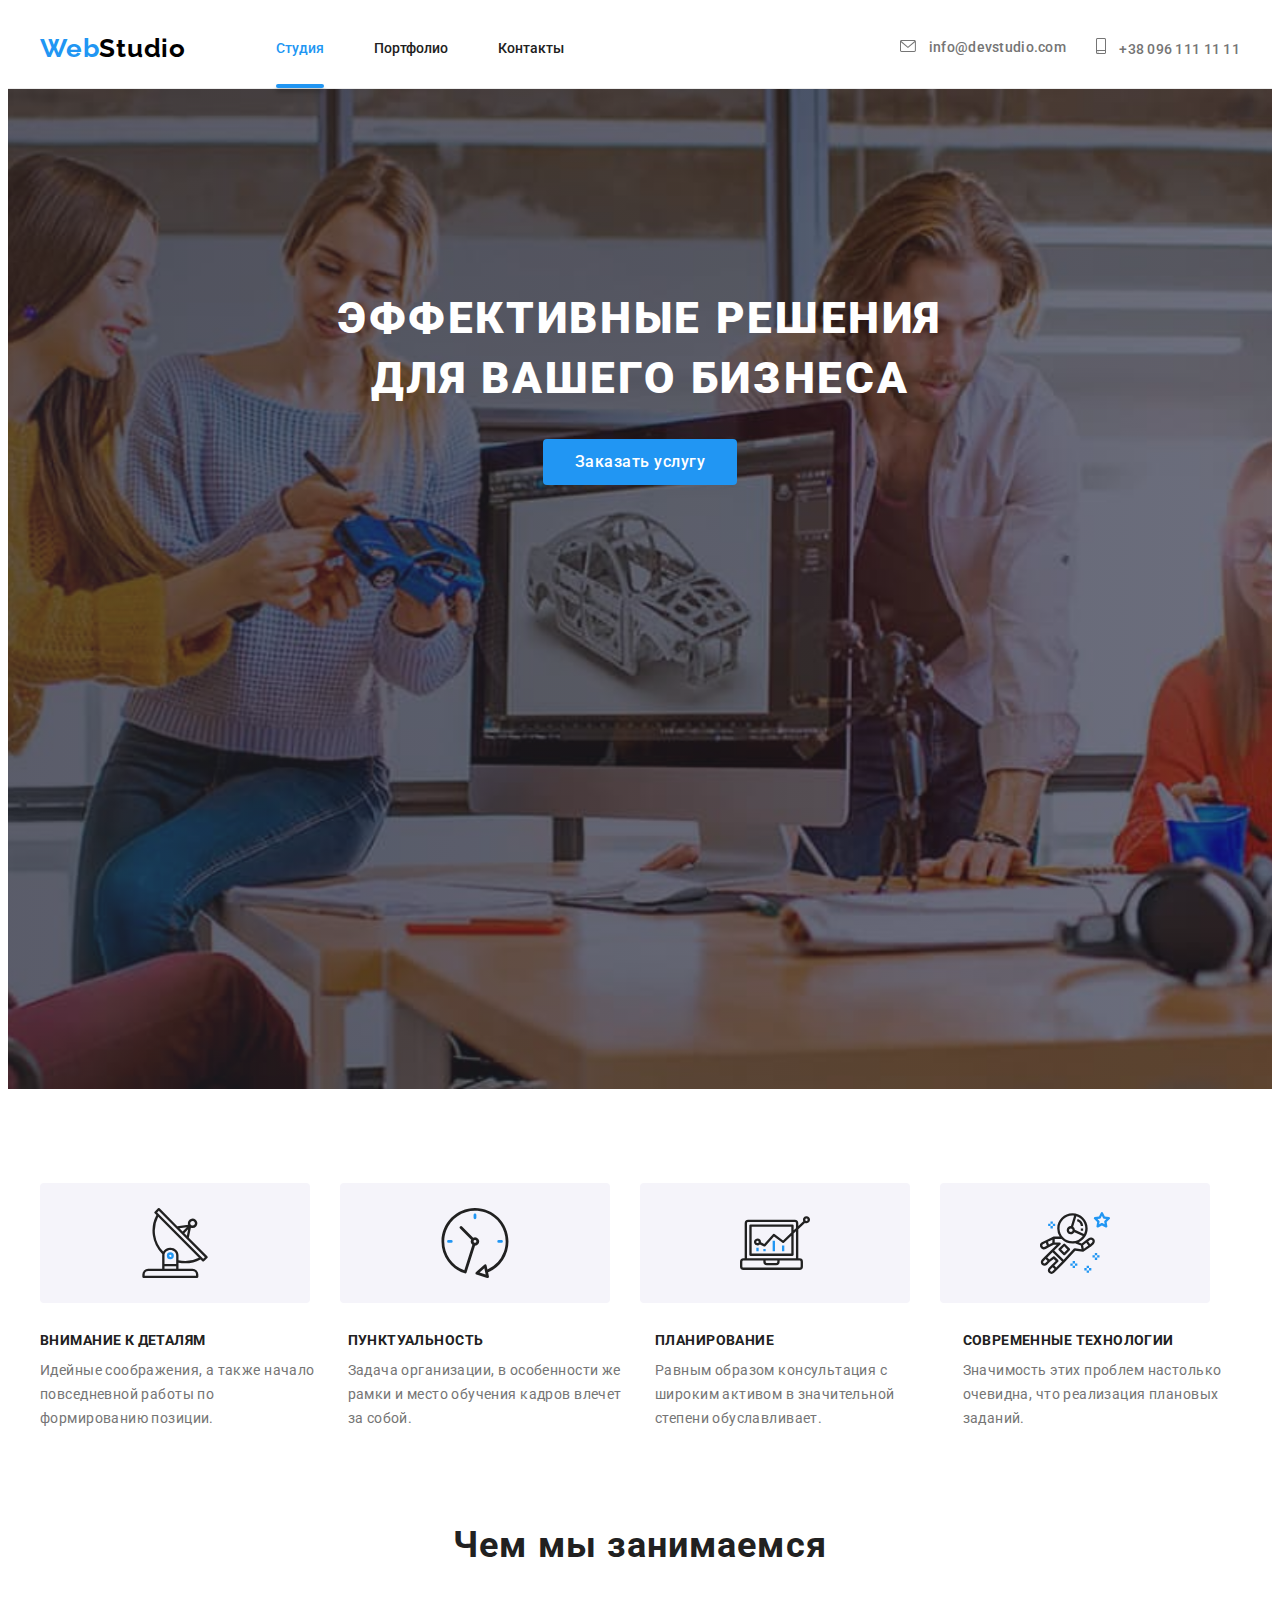
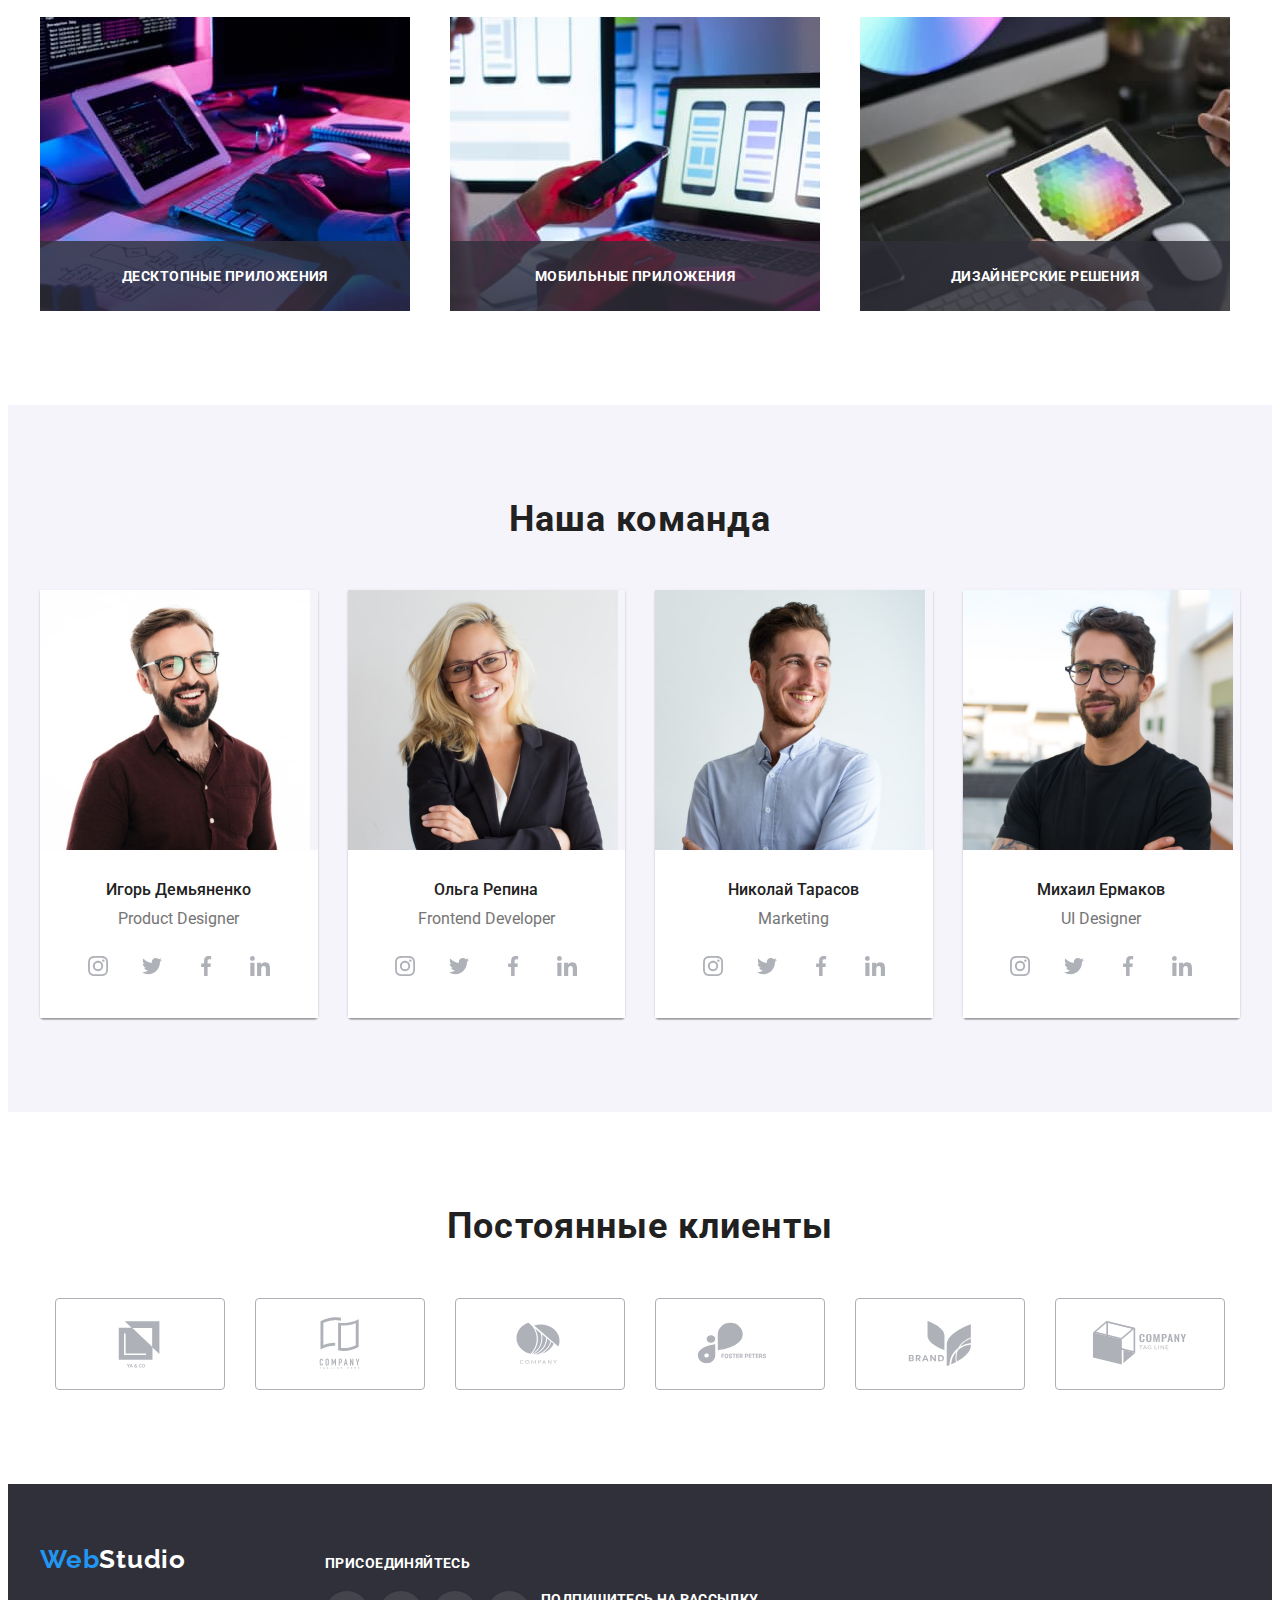
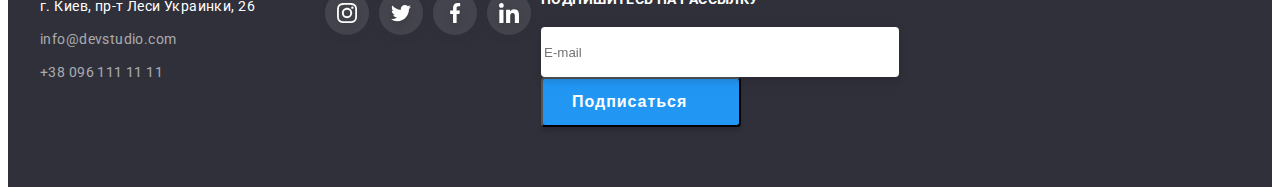
==== index.html @ 92e532cf "hw6" ====
<!DOCTYPE html>
<html lang="en">

<head>
    <meta charset="UTF-8">
    <meta http-equiv="X-UA-Compatible" content="IE=edge">
    <meta name="viewport" content="width=device-width, initial-scale=1.0">
    <title> Home work 1</title>
    <link rel="preconnect" href="https://fonts.googleapis.com">
    <link rel="preconnect" href="https://fonts.gstatic.com" crossorigin>
    <link
        href="https://fonts.googleapis.com/css2?family=Raleway:wght@700&family=Roboto:wght@400;500;700;900&display=swap"
        rel="stylesheet">
    <link rel="stylesheet" href="https://cdnjs.cloudflare.com/ajax/libs/modern-normalize/1.0.0/modern-normalize.min.css"
        integrity="sha512-ISS7cAi1PEhQ8jnbJpJZMd29NlhNj4AWYyLOSp2CE/CsHxTCu+r+t0D2yoJudVrd0/8fTVPUVDzY5Tvli75u/g=="
        crossorigin="anonymous" referrerpolicy="no-referrer" />
    <link rel="stylesheet" href="./css/styles.css">
</head>

<body>
    <header>
        <div class="container main-nav">
            <nav class="site-nav">
                <a class="logo item" href=""><span class="logo-web">Web</span>Studio</a>

                <ul class="site-nav list">
                    <li class="item">
                        <a href="./index.html" class="link current">Студия</a>
                    </li>
                    <li class="item">
                        <a href="./portfolio.html" class="link">Портфолио</a>
                    </li>
                    <li class="item">
                        <a href="" class="link">Контакты</a>
                    </li>
                </ul>
            </nav>

            <ul class="contacts">
                <li class="item">
                    <a class="contacts-mail" href="info@devstudio.com">
                        <svg class="icon-contacts" width="16" height="12">
                            <use href="./images/icons.svg#envelope"></use>
                        </svg>
                        info@devstudio.com
                    </a>
                </li>

                <li class="item">
                    <a class="contacts-phone" href="+380961111111">
                        <svg class="icon-contacts" width="10" height="16">
                            <use href="./images/icons.svg#smartphone"></use>
                        </svg> +38 096 111 11 11
                    </a>
                </li>
            </ul>
        </div>
    </header>

    <main>
        <section class="business-decision overlay">
            <div class="container">
                <h1 class="decision"> Эффективные решения <br> для вашего бизнеса </h1>
                <button class="button" type="button" data-modal-open>Заказать услугу</button>
            </div>

        </section>




        <section class="section">
            <!-- подразумеваем название секции преимущества-->
            <div class="container">
                <ul class="icon">
                    <li class="icon-item">
                        <svg class="icon-antenna" width="70" height="70">
                            <use href="./images/icons.svg#antenna"></use>
                        </svg>
                    </li>

                    <li class="icon-item">
                        <svg class="icon-antenna" width="70" height="70">
                            <use href="./images/icons.svg#clock"></use>
                        </svg>
                    </li>

                    <li class="icon-item">
                        <svg class="icon-antenna" width="70" height="70">
                            <use href="./images/icons.svg#diagram"></use>
                        </svg>
                    </li>

                    <li class="icon-item">
                        <svg class="icon-antenna" width="70" height="70">
                            <use href="./images/icons.svg#astronaut"></use>
                        </svg>
                    </li>
                </ul>

                <ul class="title">
                    <li class="item">
                        <h3 class="section-title">Внимание к деталям</h3>
                        <p class="section-title-descr">Идейные соображения, а также начало повседневной работы по
                            формированию позиции.</p>
                    </li>
                    <li class="item">
                        <h3 class="section-title">Пунктуальность</h3>
                        <p class="section-title-descr">Задача организации, в особенности же рамки и место обучения
                            кадров влечет за собой.</p>
                    </li>
                    <li class="item">
                        <h3 class="section-title">Планирование</h3>
                        <p class="section-title-descr">Равным образом консультация с широким активом в значительной
                            степени обуславливает.</p>
                    </li>
                    <li class="item">
                        <h3 class="section-title">Современные технологии</h3>
                        <p class="section-title-descr">Значимость этих проблем настолько очевидна, что реализация
                            плановых заданий.</p>
                    </li>
                </ul>
            </div>
        </section>


        <section class="section work">
            <div class="container">
                <h2 class="main-section-title">Чем мы занимаемся</h2>
                <ul class="main-section-title-img">
                    <li class="item">
                        <div class="work-thumb">
                            <img src="./images/box-1.jpg" alt="разработка" width="370">
                            <div class="work-text-pstn">
                                <p class="work-text">Десктопные приложения</p>
                            </div>
                        </div>
                    </li>

                    <li class="item">
                        <div class="work-thumb">
                            <img src="./images/box-2.jpg" alt="адаптация" width="370">
                            <div class="work-text-pstn">
                                <p class="work-text"> Мобильные приложения</p>
                            </div>
                        </div>
                    </li>

                    <li class="item">
                        <div class="work-thumb">
                            <img src="./images/box-3.jpg" alt="дизайн" width="370">
                        </div>
                        <div class="work-text-pstn">
                            <p class="work-text"> Дизайнерские решения</p>
                        </div>
                    </li>
                </ul>
            </div>
        </section>


        <section class="section main-team">
            <div class="container">
                <h2 class="main-section-title">Наша команда</h2>
                <ul class="main-team-list">
                    <li class="item">
                        <img src="./images/pd.jpg" alt="член команды" width="270">
                        <div class="main-team-list-title">
                            <h3 class="team-title">Игорь Демьяненко</h3>
                            <p lang="en" class="team-profession">Product Designer</p>

                            <ul class="main-team-icon">
                                <li>
                                    <a href="" class="icon-link-team">
                                        <svg class="icon-link" width="20" height="20">
                                            <use href="./images/icons.svg#instagram"></use>
                                        </svg>
                                    </a>
                                </li>
                                <li>
                                    <a href="" class="icon-link-team">
                                        <svg class="icon-link" width="20" height="20">
                                            <use href="./images/icons.svg#twitter"></use>
                                        </svg>
                                    </a>
                                </li>
                                <li>
                                    <a href="" class="icon-link-team">
                                        <svg class="icon-link" width="20" height="20">
                                            <use href="./images/icons.svg#facebook"></use>
                                        </svg>
                                    </a>
                                </li>
                                <li>
                                    <a href="" class="icon-link-team">
                                        <svg class="icon-link" width="20" height="20">
                                            <use href="./images/icons.svg#linkedin"></use>
                                        </svg>
                                    </a>
                                </li>
                            </ul>
                        </div>
                    </li>

                    <li class="item">
                        <img src="./images/fd.jpg" alt="член команды" width="270">
                        <div class="main-team-list-title">
                            <h3 class="team-title">Ольга Репина</h3>
                            <p lang="en" class="team-profession">Frontend Developer</p>

                            <ul class="main-team-icon">
                                <li>
                                    <a href="" class="icon-link-team">
                                        <svg class="icon-link" width="20" height="20">
                                            <use href="./images/icons.svg#instagram"></use>
                                        </svg>
                                    </a>
                                </li>
                                <li>
                                    <a href="" class="icon-link-team">
                                        <svg class="icon-link" width="20" height="20">
                                            <use href="./images/icons.svg#twitter"></use>
                                        </svg>
                                    </a>
                                </li>
                                <li>
                                    <a href="" class="icon-link-team">
                                        <svg class="icon-link" width="20" height="20">
                                            <use href="./images/icons.svg#facebook"></use>
                                        </svg>
                                    </a>
                                </li>
                                <li>
                                    <a href="" class="icon-link-team">
                                        <svg class="icon-link" width="20" height="20">
                                            <use href="./images/icons.svg#linkedin"></use>
                                        </svg>
                                    </a>
                                </li>
                            </ul>
                        </div>
                    </li>

                    <li class="item">
                        <img src="./images/market-m.jpg" alt="член команды" width="270">
                        <div class="main-team-list-title">
                            <h3 class="team-title">Николай Тарасов</h3>
                            <p lang="en" class="team-profession">Marketing</p>

                            <ul class="main-team-icon">
                                <li>
                                    <a href="" class="icon-link-team">
                                        <svg class="icon-link" width="20" height="20">
                                            <use href="./images/icons.svg#instagram"></use>
                                        </svg>
                                    </a>
                                </li>
                                <li>
                                    <a href="" class="icon-link-team">
                                        <svg class="icon-link" width="20" height="20">
                                            <use href="./images/icons.svg#twitter"></use>
                                        </svg>
                                    </a>
                                </li>
                                <li>
                                    <a href="" class="icon-link-team">
                                        <svg class="icon-link" width="20" height="20">
                                            <use href="./images/icons.svg#facebook"></use>
                                        </svg>
                                    </a>
                                </li>
                                <li>
                                    <a href="" class="icon-link-team">
                                        <svg class="icon-link" width="20" height="20">
                                            <use href="./images/icons.svg#linkedin"></use>
                                        </svg>
                                    </a>
                                </li>
                            </ul>
                        </div>
                    </li>

                    <li class="item">
                        <img src="./images/ui-des.jpg" alt="член команды" width="270">
                        <div class="main-team-list-title">
                            <h3 class="team-title">Михаил Ермаков</h3>
                            <p lang="en" class="team-profession">UI Designer</p>

                            <ul class="main-team-icon">
                                <li>
                                    <a href="" class="icon-link-team">
                                        <svg class="icon-link" width="20" height="20">
                                            <use href="./images/icons.svg#instagram"></use>
                                        </svg>
                                    </a>
                                </li>
                                <li>
                                    <a href="" class="icon-link-team">
                                        <svg class="icon-link" width="20" height="20">
                                            <use href="./images/icons.svg#twitter"></use>
                                        </svg>
                                    </a>
                                </li>
                                <li>
                                    <a href="" class="icon-link-team">
                                        <svg class="icon-link" width="20" height="20">
                                            <use href="./images/icons.svg#facebook"></use>
                                        </svg>
                                    </a>
                                </li>
                                <li>
                                    <a href="" class="icon-link-team">
                                        <svg class="icon-link" width="20" height="20">
                                            <use href="./images/icons.svg#linkedin"></use>
                                        </svg>
                                    </a>
                                </li>
                            </ul>
                        </div>
                    </li>
                </ul>
            </div>
        </section>





        <section class="section clients">
            <div class="container">
                <h2 class="main-section-title">Постоянные клиенты</h2>
                <ul class="clients-logo">
                    <li class="clients-icon">
                        <a href="" class="button-icon">
                            <svg class="svg-icon">
                                <use href="./images/icons.svg#logo-1"></use>
                            </svg>
                        </a>
                    </li>

                    <li>
                        <a href="" class="button-icon">
                            <svg class="svg-icon">
                                <use href="./images/icons.svg#logo-2"></use>
                            </svg>
                        </a>
                    </li>

                    <li>
                        <a href="" class="button-icon">
                            <svg class="svg-icon">
                                <use href="./images/icons.svg#logo-3"></use>
                            </svg>
                        </a>
                    </li>

                    <li>
                        <a href="" class="button-icon">
                            <svg class="svg-icon">
                                <use href="./images/icons.svg#logo-4"></use>
                            </svg>
                        </a>
                    </li>

                    <li>
                        <a href="" class="button-icon">
                            <svg class="svg-icon">
                                <use href="./images/icons.svg#logo-5"></use>
                            </svg>
                        </a>
                    </li>

                    <li>
                        <a href="" class="button-icon">
                            <svg class="svg-icon">
                                <use href="./images/icons.svg#logo-6"></use>
                            </svg>
                        </a>
                    </li>
                </ul>
            </div>
        </section>
    </main>

    <footer class="footer">
        <div class="container">
            <address>
                <a class="logo-footer" href=""><span class="logo-web">Web</span>Studio</a>
                <ul class="address">
                    <li class="item"><a class="footer-address" href="">г. Киев, пр-т Леси Украинки, 26</a> </li>
                    <li class="item"><a class="footer-mail" href="info@devstudio.com">info@devstudio.com</a></li>
                    <li><a class="footer-phone" href="+380961111111">+38 096 111 11 11</a></li>
                </ul>
            </address>

            <div class="join">
                <h2 class="footer-join-title"> Присоединяйтесь</h2>
                <ul class="main-team-icon footer">
                    <li>
                        <a href="" class="icon-link-team-footer">
                            <svg class="icon-link-footer" width="20" height="20">
                                <use href="./images/icons.svg#instagram"></use>
                            </svg>
                        </a>
                    </li>
                    <li>
                        <a href="" class="icon-link-team-footer">
                            <svg class="icon-link-footer" width="20" height="20">
                                <use href="./images/icons.svg#twitter"></use>
                            </svg>
                        </a>
                    </li>
                    <li>
                        <a href="" class="icon-link-team-footer">
                            <svg class="icon-link-footer" width="20" height="20">
                                <use href="./images/icons.svg#facebook"></use>
                            </svg>
                        </a>
                    </li>
                    <li>
                        <a href="" class="icon-link-team-footer">
                            <svg class="icon-link-footer" width="20" height="20">
                                <use href="./images/icons.svg#linkedin"></use>
                            </svg>
                        </a>
                    </li>

                    <div class="footer-form">
                        <h2 class="footer-join-title">Подпишитесь на рассылку</h2>
                        <form class="footer-cont" id="" action="">
                            <input type="email" name="email" placeholder="E-mail" class="footer-input">
                            <button class="form-btn" type="submit">Подписаться</button>


                        </form>
                    </div>
                </ul>



            </div>
        </div>
    </footer>


    <!-- modal -->

    <div class="backdrop is-hidden" data-modal>
        <div class="modal">
            <button class="close-btn" type="button" data-modal-close>
                <svg width="11" height="11">
                    <use href="./images/icons.svg#modal-close-btn"></use>
                </svg>
            </button>



            <form class="form">
                <h2 class="form-title">Оставьте свои данные, мы вам перезвоним</h2>
                <div class="form-field">
                    <label for="name" class="form-label">Имя</label>
                    <input type="text" name="name" id="name" class="form-input">
                    <svg class="form-icon" width="18" height="18">
                        <use href="./images/icons.svg#person-black"></use>
                    </svg>
                </div>

                <div class="form-field">
                    <label for="tel">Телефон</label>
                    <input type="tel" name="tel" id="tel">
                </div>

                <div class="form-field">
                    <label for="email">Почта</label>
                    <input type="email" name="email" id="email">
                </div>

                <div class="form-field">
                    <label for="comments">Комментарий</label>
                    <textarea name="comments" id="comments" placeholder="Введите текст" rows="10"
                        class="comments-form"></textarea>
                </div>

                <div class="form-field">
                    <input type="checkbox" name="checkbox" id="checkbox">
                    <label for="checkbox">Соглашаюсь с рассылкой и принимаю Условия договора</label>
                </div>

                <button type="submit" class="modal-form-btn">Отправить</button>
            </form>

        </div>
    </div>

    <script src="./js/modal.js"></script>





</body>

</html>
---- css/styles.css ----
:root {
  --primary-text-color: #757575;
  --title-text-color: #212121;
  --accent-text-color: #2196f3;
  --background-color: #ffffff;
  --second-background-color: #f5f4fa;
  --bcg-color-footer: #2f303a;

  --button-text-color: #ffffff;
  --button-text-secondary-color: #212121;
  --button-bcg-color: #2196f3;
  --button-secondary-bcg-color: #f5f4fa;

  --card-set-gap: 30px;

  --animation-timing: cubic-bezier(0.4, 0, 0.2, 1);
}

body {
  font-family: Roboto, sans-serif;
  font-style: normal;
  font-size: 14px;
  background-color: #ffffff;
  color: var(--primary-text-color);
}

header {
  border-bottom: 1px solid #ececec;
}

ul {
  list-style: none;
}

h1,
h2,
h3,
h4,
h5,
h6,
p,
ul {
  margin: 0;
  padding: 0;
}

img {
  display: block;
  max-width: 100%;
  height: auto;
}

.container {
  width: 1200px;
  margin-left: auto;
  margin-right: auto;
  padding-left: 15px;
  padding-right: 15px;
}

/* main color: #212121;
second color: #757575;
accent color: #2196F3;
white : #FFFFFF;*/
/* second background color : E5E5E */
/* buttom color background: F5F4FA; */

/* Header */

/* Site nav */

.main-nav {
  display: flex;
  align-items: center;
}

.site-nav {
  display: flex;
  align-items: center;
}

.logo {
  display: flex;
  font-family: Raleway;
  font-style: normal;
  font-weight: bold;
  font-size: 26px;
  line-height: 1.19;
  letter-spacing: 0.03em;
  color: #000000;
  text-decoration: none;
}

.logo-web {
  color: var(--accent-text-color);
  text-decoration: none;
}

.site-nav.list {
  margin-left: 90px;
}

.site-nav .link {
  display: block;
  padding-top: 32px;
  padding-bottom: 32px;
  font-weight: 500;
  color: var(--title-text-color);
  text-decoration: none;
  transition: color 250ms var(--animation-timing);
}

.item {
  position: relative;
}

.link::after,
.link::after {
  content: ' ';
  display: block;
  position: absolute;
  left: 0;
  bottom: 0;
  width: 100%;
  height: 4px;
  border-radius: 2px;
  background-color: var(--accent-text-color);
  box-shadow: 0px 4px 4px rgba(0, 0, 0, 0.25);
  opacity: 0;
  transition: opacity 250ms var(--animation-timing);
}

.link:focus::after,
.link:hover::after {
  opacity: 1;
}

/* .site-nav .item:not(:last-child){
  margin-right: 50px;
  or 
  .site-nav .item + .item{
  margin-left: 50px;
}
} */

.site-nav .item + .item {
  margin-left: 50px;
}

.site-nav .link:hover,
.site-nav .link:focus {
  color: var(--accent-text-color);
}

.site-nav .link.current {
  color: var(--accent-text-color);
}

.site-nav .link.current::after {
  content: ' ';
  display: block;
  position: absolute;
  left: 0;
  bottom: 0;
  width: 100%;
  height: 4px;
  border-radius: 2px;
  background-color: var(--accent-text-color);
  box-shadow: 0px 4px 4px rgba(0, 0, 0, 0.25);
  opacity: 1;
}

.contacts {
  display: flex;
  margin-left: auto;
}

.contacts .item + .item {
  margin-left: 30px;
}
.contacts .item {
  display: flex;
  align-items: center;
}

.contacts-mail,
.contacts-phone {
  font-style: normal;
  font-weight: 500;
  font-size: 14px;
  line-height: 1.14;
  letter-spacing: 0.02em;
  color: var(--primary-text-color);
  text-decoration: none;
  transition: color 250ms var(--animation-timing);
}

.contacts .contacts-mail:hover,
.contacts .contacts-mail:focus {
  color: var(--accent-text-color);
}

.icon-contacts {
  margin-right: 10px;
  fill: var(--primary-text-color);
}

.contacts-mail:hover .icon-contacts,
.contacts-mail:focus .icon-contacts {
  fill: var(--accent-text-color);
}

.contacts .contacts-phone:hover,
.contacts .contacts-phone:focus {
  color: var(--accent-text-color);
}

.contacts-phone:focus .icon-contacts,
.contacts-phone:hover .icon-contacts {
  fill: var(--accent-text-color);
}

.contacts .contacts-mail.current {
  color: var(--accent-text-color);
}

/* Main first section */

.business-decision {
  text-align: center;
  background: #2f303a;
  padding-top: 200px;
  padding-bottom: 200px;
}

.business-decision.overlay {
  min-height: 600px;
  max-width: 1600px;
  margin: 0 auto;
  background-image: linear-gradient(to right, rgba(47, 48, 58, 0.5), rgba(47, 48, 58, 0.3)),
    url('../images/header.jpg');
  background-repeat: no-repeat;
  background-position: center;
  background-size: cover;
}

.decision {
  margin-top: 0;
  margin-bottom: var(--card-set-gap);
  display: block;

  font-weight: 900;
  font-size: 44px;
  line-height: 1.36;

  text-align: center;
  letter-spacing: 0.06em;
  text-transform: uppercase;
  color: #ffffff;
}

.title {
  display: flex;
  flex-direction: row;
}

.title .item {
  width: calc((100% - 90px) / 4);
  margin-right: var(--card-set-gap);
}

.icon {
  display: flex;
  flex-direction: row;
}

.icon .icon-item {
  width: calc((100% - 90px) / 4);
  margin-right: var(--card-set-gap);
}

.icon-item {
  display: flex;
  align-items: center;
  justify-content: center;
  height: 120px;
  width: 270px;
  background-color: var(--button-secondary-bcg-color);
  border-radius: 4px;
  margin-bottom: var(--card-set-gap);
}

.icon-antenna {
  /* height: 70px;
  width: 70px; */
  display: flex;
  justify-content: center;
  align-items: center;
}

/* .title .item::before {
  display: block;
  content: '';
  height: 120px;
  background-repeat: no-repeat;
  background-size: 70px;
  background-position: center;
  background-color: var(--button-secondary-bcg-color);
  border-radius: 4px;
  margin-bottom: var(--card-set-gap);
}

.icon-antenna::before {
  background-image: url(../images/antenna.svg);
}

.icon-clock::before {
  background-image: url(../images/clock.svg);
}

.icon-diagram::before {
  background-image: url(../images/diagram.svg);
}
.icon-astronaut::before {
  background-image: url(../images/astronaut.svg);
} */

.title .item:nth-child(4n) {
  margin-right: 0;
}

.section-title {
  margin-bottom: 10px;
  font-weight: bold;
  font-size: 14px;
  line-height: 1.14;
  letter-spacing: 0.03em;
  text-transform: uppercase;
  color: var(--title-text-color);
}
.section-title-descr {
  font-weight: normal;
  font-size: 14px;
  line-height: 1.71;
  letter-spacing: 0.03em;
  color: var(--primary-text-color);
}

.section.work {
  padding-top: 0;
}

.main-section-title {
  margin-bottom: 50px;
  font-style: normal;
  font-weight: bold;
  font-size: 36px;
  line-height: 1.16;
  text-align: center;
  letter-spacing: 0.03em;
  color: var(--title-text-color);
}

.main-section-title-img {
  padding: 0;
  margin: 0;
  display: flex;
  flex-wrap: wrap;
  margin-left: calc(-1 * var(--card-set-gap));
  margin-top: calc(-1 * var(--card-set-gap));
}

.main-section-title-img .item {
  flex-basis: calc(100% / 3 - 30px);
  margin-left: var(--card-set-gap);
  margin-top: var(--card-set-gap);
}

.work-thumb {
  position: relative;
}

.work-text-pstn {
  position: absolute;
  display: flex;
  justify-content: center;
  align-items: center;
  bottom: 0;
  left: 0;
  width: 370px;
  height: 70px;
  background-color: rgba(47, 48, 58, 0.8);
  opacity: 1;
}

.work-text {
  font-weight: bold;
  font-size: 14px;
  line-height: 16px;
  text-align: center;
  letter-spacing: 0.03em;
  text-transform: uppercase;

  color: var(--button-text-color);
}

/* 
  .work-thumb::before{
    display: inline-block;
    content: '';
    position: absolute;
    bottom: 0;
    left: 0;
    width: 370px;
    height: 70px;
    background-color: rgba(33, 150, 243, 0.9);
    opacity: 1;
  } */

/* Our team */
.main-team {
  background-color: var(--second-background-color);
}

.main-team-list {
  display: flex;
  flex-wrap: wrap;
}

.main-team-list .item {
  width: calc((100% - 90px) / 4);
  margin-right: var(--card-set-gap);
  box-shadow: 0px 1px 3px rgba(0, 0, 0, 0.12), 0px 1px 1px rgba(0, 0, 0, 0.14),
    0px 2px 1px rgba(0, 0, 0, 0.2);
  border-radius: 0px 0px 4px 4px;
}

.main-team-list .item:nth-child(4n) {
  margin-right: 0;
}

.main-team-list-title {
  text-align: center;
  padding: 30px 0px;
  background-color: var(--background-color);
}

.team-title {
  padding-bottom: 10px;
  font-weight: 500;
  font-size: 16px;
  line-height: 1.19;
  color: var(--button-text-secondary-color);
}
.team-profession {
  font-weight: normal;
  font-size: 16px;
  line-height: 1.19;
  color: var(--primary-text-color);
}

/* main team icon links */

.main-team-icon {
  display: flex;
  justify-content: center;
  padding-top: 16px;
}

.main-team-icon li:not(:last-child) {
  margin-right: 10px;
}

.icon-link-team {
  display: flex;
  align-items: center;
  justify-content: center;
  width: 44px;
  height: 44px;
  border-radius: 50%;
  background-color: #fff;
  list-style: none;
  transition: background-color 250ms var(--animation-timing);
}

.icon-link-team:focus,
.icon-link-team:hover {
  background-color: var(--button-bcg-color);
}

.icon-link {
  /* width: 20px;
  height: 20px; */
  fill: #afb1b8;
}

.icon-link-team:focus .icon-link,
.icon-link-team:hover .icon-link {
  fill: var(--button-text-color);
}

/* Clients */
.clients-logo {
  display: flex;
  flex-wrap: wrap;
  align-items: center;
  justify-content: center;
  list-style: none;
}

.clients-logo li {
  width: calc((100% - 180px) / 6);
  margin-right: var(--card-set-gap);
}

.clients-logo li:nth-child(6n) {
  margin-right: 0;
}

.button-icon {
  display: flex;
  align-items: center;
  justify-content: center;
  background-color: var(--background-color);
  height: 92px;
  width: 170px;
  border: 1px solid #afb1b8;
  box-sizing: border-box;
  border-radius: 4px;
  transition: 250ms var(--animation-timing);
}

.button-icon .svg-icon {
  height: 60px;
  width: 106px;
  fill: #afb1b8;
  transition: 250ms var(--animation-timing);
}

.button-icon:hover,
.button-icon:focus {
  border: 1px solid var(--button-bcg-color);
}

.button-icon:hover .svg-icon,
.button-icon:focus .svg-icon {
  fill: var(--accent-text-color);
}

/* Section Projects */
.filters {
  margin-bottom: 50px;
  display: flex;
  justify-content: center;
}

.filters .item {
  margin-right: 8px;
}

.filters .item:not(:last-child) {
  margin-right: 8px;
}

/* Button */
.business-decision .button {
  padding: 10px 32px 10px 32px;
  font-family: inherit;
  font-weight: 500;
  font-size: 16px;
  line-height: 1.63;
  text-align: center;
  letter-spacing: 0.03em;
  background-color: var(--button-bcg-color);
  color: var(--button-text-color);
  border-radius: 4px;
  cursor: pointer;
  border: transparent;
}

.button {
  padding: 6px 22px 6px 22px;
  font-family: inherit;
  font-weight: 500;
  font-size: 16px;
  line-height: 1.63;
  text-align: center;
  letter-spacing: 0.03em;
  color: var(--button-text-secondary-color);
  background-color: var(--button-secondary-bcg-color);
  border-radius: 4px;
  cursor: pointer;
  border: transparent;
  transition: color 250ms var(--animation-timing), box-shadow 250ms var(--animation-timing),
    background-color 250ms var(--animation-timing);
}

/* .button.primary {
  background-color: var(--button-bcg-color);
  color: var(--button-text-color);
} */

.button:hover,
.button:focus {
  background-color: var(--button-bcg-color);
  color: var(--button-text-color);
  box-shadow: 0px 3px 1px rgba(0, 0, 0, 0.1), 0px 1px 2px rgba(0, 0, 0, 0.08),
    0px 2px 2px rgba(0, 0, 0, 0.12);
  border-radius: 4px;
}

/* Portfolio */

.projects-title {
  margin-bottom: 4px;
  font-weight: bold;
  font-size: 18px;
  line-height: 2;
  letter-spacing: 0.06em;
  color: var(--title-text-color);
}

.projects-desrc {
  font-weight: normal;
  font-size: 16px;
  line-height: 1.87;
  letter-spacing: 0.03em;
  color: var(--primary-text-color);
}

/* card-set */

.section {
  padding-top: 94px;
  padding-bottom: 94px;
}

.card-set {
  padding: 0;
  margin: 0;
  display: flex;
  flex-wrap: wrap;
  margin-left: calc(-1 * var(--card-set-gap));
  margin-top: calc(-1 * var(--card-set-gap));
}

.card-set .item {
  flex-basis: calc(100% / 3 - 30px);
  margin-left: var(--card-set-gap);
  margin-top: var(--card-set-gap);
  background: #ffffff;
  transition: box-shadow 250ms var(--animation-timing);
}

.card-set .item:focus,
.card-set .item:hover {
  border: 1px solid #eeeeee;
  box-sizing: border-box;
  box-shadow: 0px 1px 1px rgba(0, 0, 0, 0.12), 0px 4px 4px rgba(0, 0, 0, 0.06),
    1px 4px 6px rgba(0, 0, 0, 0.16);
}

.card-content {
  padding: 20px 24px;
  border: 1px solid #eeeeee;
}

/* .card-thumb{
  position:relative;
  display: flex;
  justify-content: center;
  align-items: center;
  overflow: hidden;
  } */

.card-thumb {
  position: relative;
  overflow: hidden;
}

.card-text {
  position: absolute;
  top: 50%;
  left: 50%;
  transform: translate(-50%, -50%);
  width: 322px;

  font-style: normal;
  font-weight: normal;
  font-size: 18px;
  line-height: 28px;
  letter-spacing: 0.03em;

  color: #ffffff;
}

/* .card:hover .card-text{
  transform: translateY(0);
} */

/* .card-thumb::before при анимации лучше испольспользовать оверлей{
   display: inline-block;
  content: ''; 
  position: absolute;
  top: 0;
  left: 0;
  width: 100%;
  height: 100%;
  background-color: rgba(33, 150, 243, 0.9);
  opacity: 1;
  transform: translateY(100%);
  transition: transform 250ms var(--animation-timing);
} */

.card-overlay {
  position: absolute;
  top: 0;
  left: 0;
  width: 100%;
  height: 100%;
  background-color: rgba(33, 150, 243, 0.9);
  /* opacity: 1; */
  transform: translateY(100%);
  transition: transform 250ms cubic-bezier(0.4, 0, 0.2, 1);
}

.card:hover .card-overlay {
  transform: translateY(0);
}

/* .card-thumb:hover::before{
  opacity: 0;
} */

/* Footer */

.footer {
  display: flex;
  padding-top: 60px;
  padding-bottom: 60px;
  background-color: var(--bcg-color-footer);
}

.footer .container {
  display: flex;
  align-items: baseline;
}

.logo-footer {
  display: inline-block;
  margin-bottom: 20px;
  font-family: Raleway;
  font-style: normal;
  font-weight: bold;
  font-size: 26px;
  line-height: 1.19;
  letter-spacing: 0.03em;
  color: var(--button-text-color);
  text-decoration: none;
}

.address .item {
  margin-bottom: 9px;
  margin-right: 70px;
}

.footer-address {
  font-style: normal;
  font-weight: normal;
  font-size: 14px;
  line-height: 1.71;
  letter-spacing: 0.03em;
  color: #ffffff;
  text-decoration: none;
}

.footer-mail,
.footer-phone {
  font-style: normal;
  font-weight: normal;
  font-size: 14px;
  line-height: 1.71;
  letter-spacing: 0.03em;
  color: rgba(255, 255, 255, 0.6);
  text-decoration: none;
}

.footer-join-title {
  margin-bottom: 20px;
  font-weight: bold;
  font-size: 14px;
  line-height: 16px;
  letter-spacing: 0.03em;
  text-transform: uppercase;
  color: #ffffff;
}

.join {
  display: flex;
  flex-direction: column;
}

.main-team-icon.footer {
  display: flex;
  margin: 0;
  padding: 0;
}

.main-team-icon li:not(:last-child) {
  margin-right: 10px;
}

.icon-link-team-footer {
  display: flex;
  align-items: center;
  justify-content: center;
  width: 44px;
  height: 44px;
  border-radius: 50%;
  background-color: rgba(255, 255, 255, 0.1);
  filter: drop-shadow(0px 4px 4px rgba(0, 0, 0, 0.25));
  list-style: none;
  transition: background-color 250ms var(--animation-timing);
}

.icon-link-footer {
  /* width: 20px;
  height: 20px; */
  fill: var(--button-text-color);
}

.icon-link-team-footer:focus,
.icon-link-team-footer:hover {
  background-color: var(--button-bcg-color);
}

.icon-link-team-footer:hover .icon-link-footer,
.icon-link-team-footer:focus .icon-link-footer {
  fill: var(--button-text-color);
}

/* Form-footer */

.footer-form {
  display: flex;
  flex-direction: column;
  width: 570px;
  min-height: 86px;
  /* margin: auto; */
}

.footer-cont {
}

.footer-input {
  width: 358px;
  height: 50px;
  border: 1px solid rgba(255, 255, 255, 0.3);
  box-sizing: border-box;
  filter: drop-shadow(0px 4px 4px rgba(0, 0, 0, 0.15));
  border-radius: 4px;
}

.form-btn {
  padding: 10px 62px 10px 29px;
  display: flex;
  align-items: center;
  text-align: center;

  width: 200px;
  height: 50px;

  font-weight: bold;
  font-size: 16px;
  line-height: 30px;
  letter-spacing: 0.06em;
  color: #ffffff;
  background-color: #2196f3;
  box-shadow: 0px 4px 4px rgba(0, 0, 0, 0.15);
  border-radius: 4px;
}

/* Modal */

.backdrop {
  position: fixed;
  top: 0;
  left: 0;
  width: 100%;
  height: 100%;

  visibility: visible;
  background-color: rgba(0, 0, 0, 0.2);

  opacity: 1;
  transition: opacity 250ms var(--animation-timing);
}

.backdrop.is-hidden {
  visibility: hidden;
  opacity: 0;
  pointer-events: none;
}

.backdrop.is-hidden .modal {
  transition: visibility 250ms var(--animation-timing);
}

.modal {
  position: absolute;
  top: 50%;
  left: 50%;
  transform: translate(-50%, -50%);

  min-height: 581px;
  min-width: 528px;

  background-color: var(--background-color);
  box-shadow: 0px 1px 3px rgba(0, 0, 0, 0.12), 0px 1px 1px rgba(0, 0, 0, 0.14),
    0px 2px 1px rgba(0, 0, 0, 0.2);
  border-radius: 4px;
  opacity: 1;
}

.close-btn {
  position: absolute;
  top: 8px;
  right: 8px;
  width: 30px;
  height: 30px;
  border-radius: 50%;
  background-color: #ffffff;
  border: 1px solid rgba(0, 0, 0, 0.1);
}

textarea {
  resize: none;
}

.form {
  /* min-height: 581px; */
  width: 528px;
}

.form-title {
  margin-bottom: 12px;
  font-weight: bold;
  font-size: 20px;
  line-height: 23px;
  text-align: center;
  letter-spacing: 0.03em;

  color: #212121;
}

.form-field {
  position: relative;
  display: flex;
  flex-direction: column;

  margin-bottom: 10px;
}

.form-field input {
  margin: 0;
  padding: 11px 42px 11px 42px;
  font-size: 12px;
  line-height: 14px;
  letter-spacing: 0.01em;

  color: #757575;
  border: 1px solid rgba(33, 33, 33, 0.2);
  box-sizing: border-box;
  border-radius: 4px;
}

.form-field input::placeholder {
  font-size: 12px;
  line-height: 14px;
  letter-spacing: 0.01em;
  color: rgba(117, 117, 117, 0.5);
}

.comments-form {
  padding: 12px 16px;
}

.modal-form-btn {
  padding: 10px 55px 10px 55px;
  /* display: flex;
  align-items: center;
  text-align: center; */

  font-weight: bold;
  font-size: 16px;
  line-height: 30px;
  letter-spacing: 0.06em;
  background-color: var(--button-bcg-color);
  color: var(--button-text-color);
  box-shadow: 0px 4px 4px rgba(0, 0, 0, 0.15);
  border-radius: 4px;
  border: transparent;
}

.form-icon {
  position: absolute;
  top: 50%;
  left: 12px;

  transform: translate(-50%);

  display: inline-block;
}

.form-field:focus-within > .form-icon {
  background-color: yellow;
}
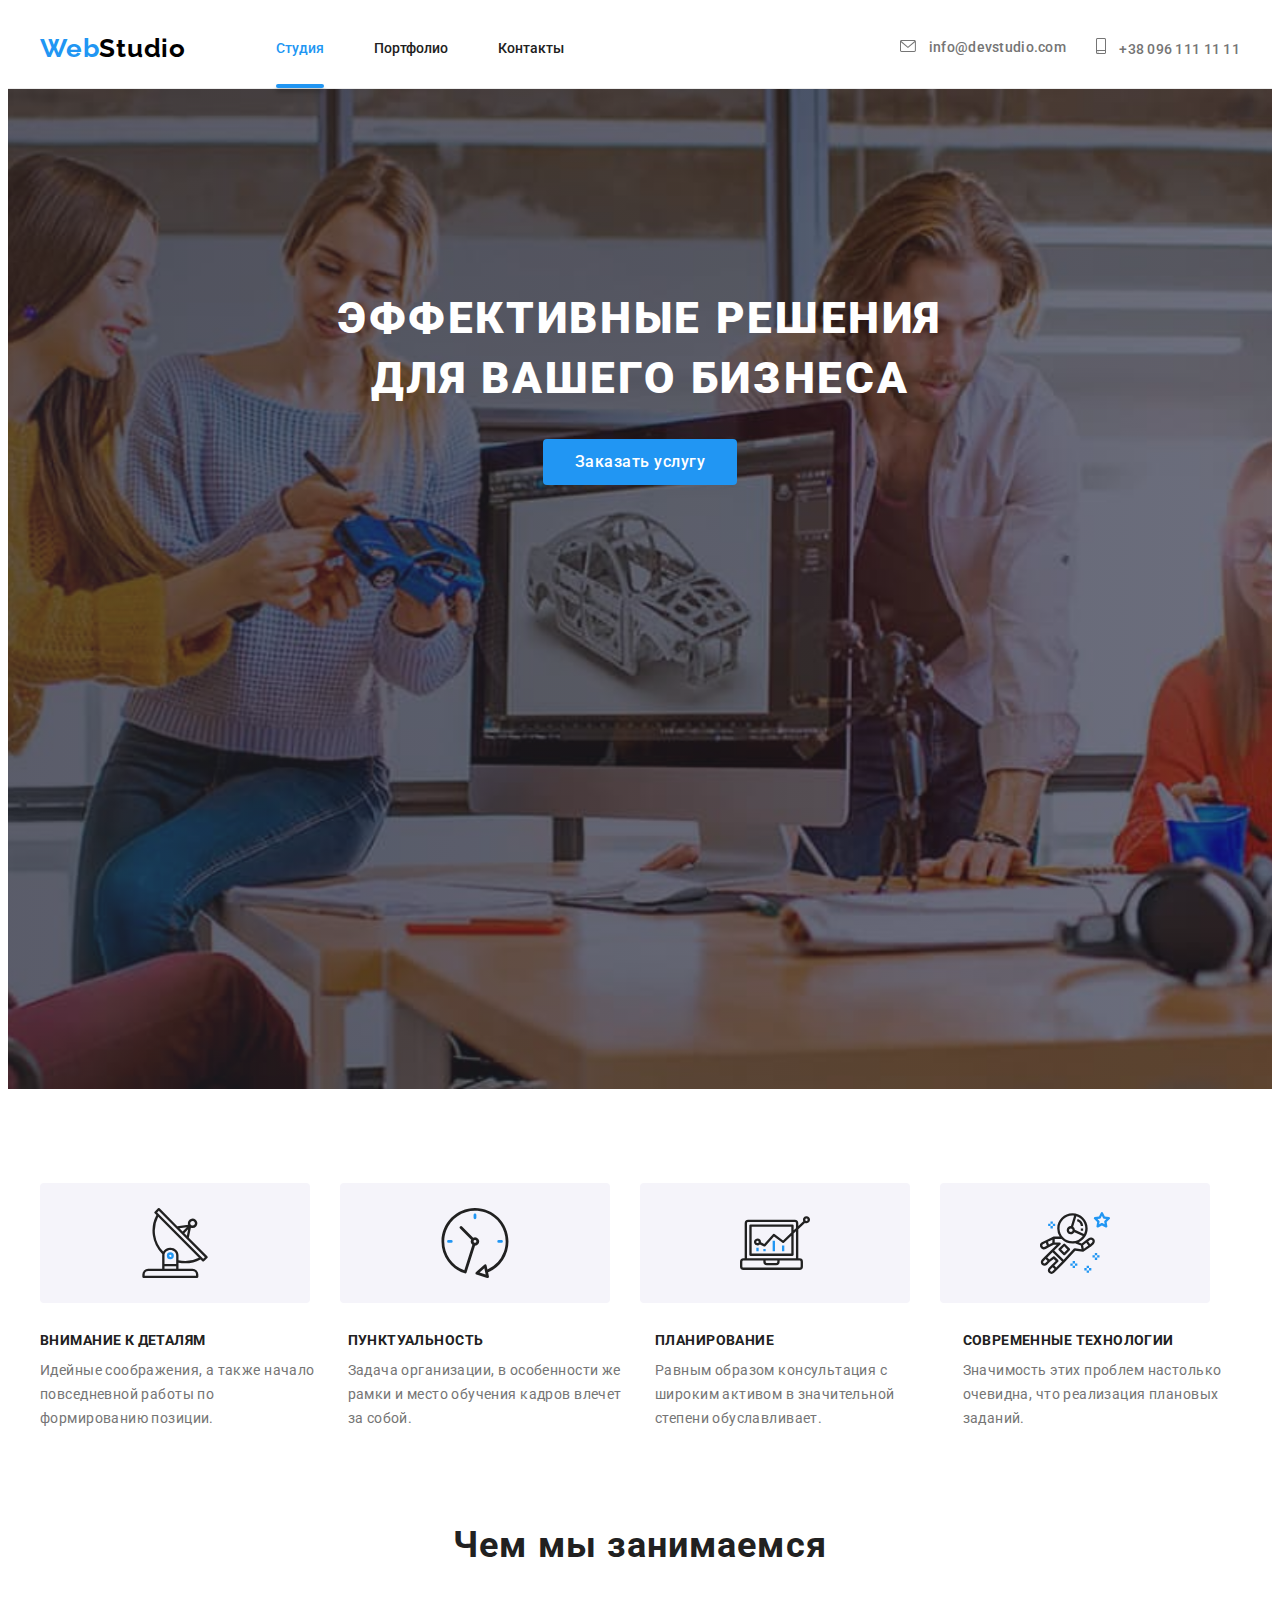
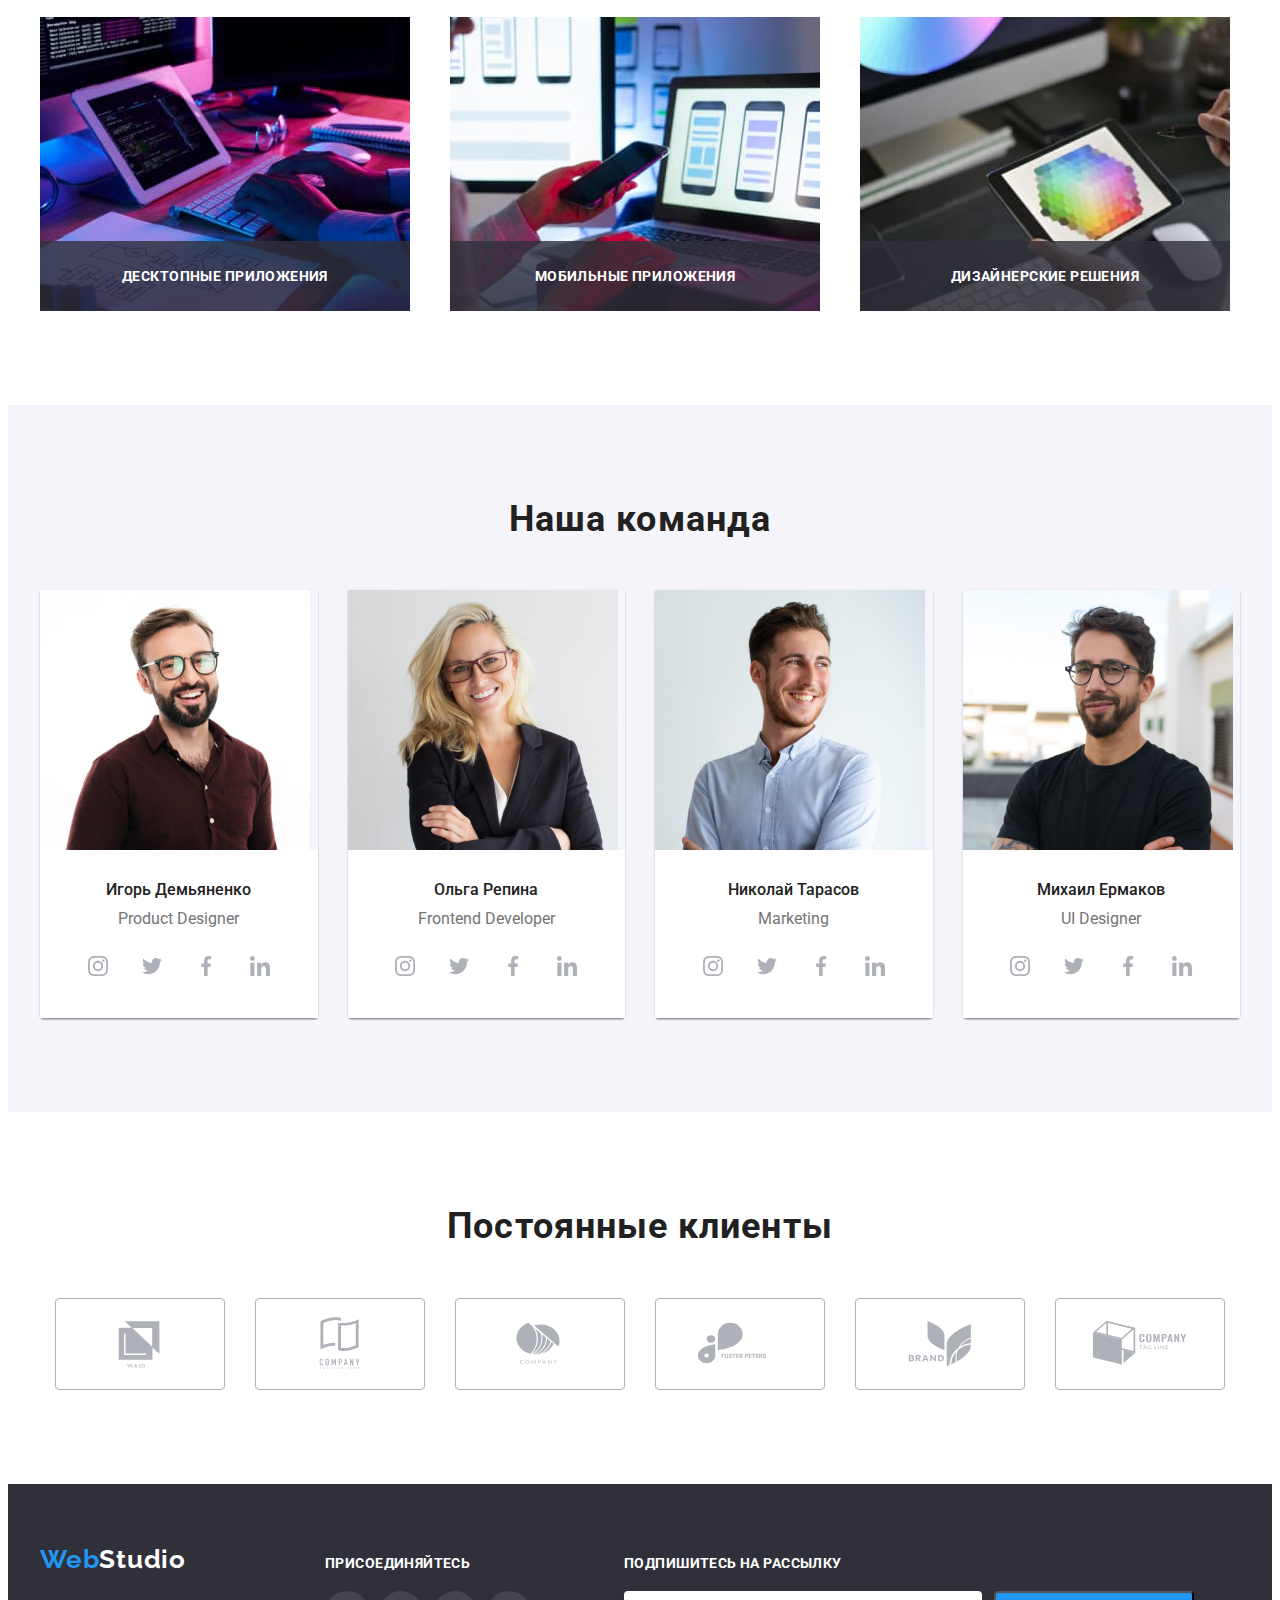
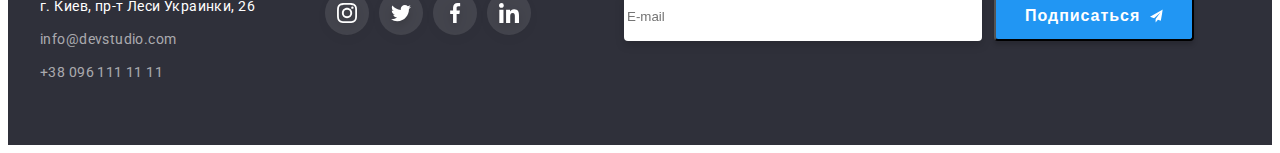
==== commit 2e5eb0d2: "hw6" ====
--- a/index.html
+++ b/index.html
@@ -424,21 +424,25 @@
                             </svg>
                         </a>
                     </li>
-
-                    <div class="footer-form">
-                        <h2 class="footer-join-title">Подпишитесь на рассылку</h2>
-                        <form class="footer-cont" id="" action="">
-                            <input type="email" name="email" placeholder="E-mail" class="footer-input">
-                            <button class="form-btn" type="submit">Подписаться</button>
-
-
-                        </form>
-                    </div>
-                </ul>
-
-
-
-            </div>
+                </ul>
+            </div>
+            <div class="footer-form">
+                <label class="footer-join-title" for="email">Подпишитесь на рассылку</label>
+                <form class="footer-cont" id="" action="">
+                    <input type="email" name="email" placeholder="E-mail" class="footer-input">
+                    <button class="form-btn" type="submit">Подписаться
+                        <svg class="footer-icon" width="24" height="24">
+                            <use href="./images/icons.svg#icon-send"></use>
+                        </svg>
+                    </button>
+
+                </form>
+            </div>
+
+
+
+
+
         </div>
     </footer>
 
@@ -458,7 +462,7 @@
             <form class="form">
                 <h2 class="form-title">Оставьте свои данные, мы вам перезвоним</h2>
                 <div class="form-field">
-                    <label for="name" class="form-label">Имя</label>
+                    <label for="name">Имя</label>
                     <input type="text" name="name" id="name" class="form-input">
                     <svg class="form-icon" width="18" height="18">
                         <use href="./images/icons.svg#person-black"></use>
@@ -468,11 +472,17 @@
                 <div class="form-field">
                     <label for="tel">Телефон</label>
                     <input type="tel" name="tel" id="tel">
+                    <svg class="form-icon" width="18" height="18">
+                        <use href="./images/icons.svg#phone-black"></use>
+                    </svg>
                 </div>
 
                 <div class="form-field">
                     <label for="email">Почта</label>
                     <input type="email" name="email" id="email">
+                    <svg class="form-icon" width="18" height="18">
+                        <use href="./images/icons.svg#email-black"></use>
+                    </svg>
                 </div>
 
                 <div class="form-field">
@@ -481,12 +491,21 @@
                         class="comments-form"></textarea>
                 </div>
 
-                <div class="form-field">
-                    <input type="checkbox" name="checkbox" id="checkbox">
+                <!-- <div class="form-field">
+                    <input class="checkbox" type="checkbox" name="checkbox" id="checkbox">
                     <label for="checkbox">Соглашаюсь с рассылкой и принимаю Условия договора</label>
-                </div>
-
-                <button type="submit" class="modal-form-btn">Отправить</button>
+                </div> -->
+
+                <!-- without id -->
+                <label class="label">
+                    <input class="checkbox" type="checkbox" name="checkbox">
+                    <svg class="icon-check">
+                        <use href="./images/icons.svg#icon-check"></use>
+                    </svg>
+                    Соглашаюсь с рассылкой и принимаю <span> Условия договора </span>
+                </label>
+
+                <button type="submit" class="modal-form-btn">Отправить </button>
             </form>
 
         </div>
--- a/css/styles.css
+++ b/css/styles.css
@@ -846,15 +846,18 @@
   flex-direction: column;
   width: 570px;
   min-height: 86px;
-  /* margin: auto; */
+  margin-left: 93px;
 }
 
 .footer-cont {
+  display: flex;
+  align-items: center;
 }
 
 .footer-input {
   width: 358px;
   height: 50px;
+  margin-right: 12px;
   border: 1px solid rgba(255, 255, 255, 0.3);
   box-sizing: border-box;
   filter: drop-shadow(0px 4px 4px rgba(0, 0, 0, 0.15));
@@ -862,7 +865,7 @@
 }
 
 .form-btn {
-  padding: 10px 62px 10px 29px;
+  padding: 10px 29px 10px 29px;
   display: flex;
   align-items: center;
   text-align: center;
@@ -878,6 +881,10 @@
   background-color: #2196f3;
   box-shadow: 0px 4px 4px rgba(0, 0, 0, 0.15);
   border-radius: 4px;
+}
+
+.footer-icon {
+  margin-left: 10px;
 }
 
 /* Modal */
@@ -931,15 +938,17 @@
   border-radius: 50%;
   background-color: #ffffff;
   border: 1px solid rgba(0, 0, 0, 0.1);
-}
-
-textarea {
-  resize: none;
+  transition: 250ms var(--animation-timing);
+}
+
+.close-btn:focus,
+.close-btn:hover {
+  fill: var(--accent-text-color);
 }
 
 .form {
-  /* min-height: 581px; */
   width: 528px;
+  padding: 40px;
 }
 
 .form-title {
@@ -957,13 +966,16 @@
   position: relative;
   display: flex;
   flex-direction: column;
-
+}
+
+.form-field label {
+  margin-bottom: 4px;
+}
+
+.form-field input {
   margin-bottom: 10px;
-}
-
-.form-field input {
-  margin: 0;
   padding: 11px 42px 11px 42px;
+
   font-size: 12px;
   line-height: 14px;
   letter-spacing: 0.01em;
@@ -983,14 +995,21 @@
 
 .comments-form {
   padding: 12px 16px;
+  margin-top: 4px;
+  margin-bottom: 20px;
+  color: #757575;
+  border: 1px solid rgba(33, 33, 33, 0.2);
+  box-sizing: border-box;
+  border-radius: 4px;
+  resize: none;
+  height: 120px;
 }
 
 .modal-form-btn {
   padding: 10px 55px 10px 55px;
-  /* display: flex;
-  align-items: center;
-  text-align: center; */
-
+  display: block;
+  margin: 0 auto;
+  text-align: center;
   font-weight: bold;
   font-size: 16px;
   line-height: 30px;
@@ -1006,12 +1025,66 @@
   position: absolute;
   top: 50%;
   left: 12px;
-
-  transform: translate(-50%);
+  transform: translateY(-20%);
 
   display: inline-block;
 }
 
 .form-field:focus-within > .form-icon {
-  background-color: yellow;
-}
+  fill: yellow;
+}
+
+.form-field input:focus {
+  outline: 1px solid yellow;
+}
+
+.form-field textarea:focus {
+  outline: 1px solid yellow;
+}
+
+.label {
+  /* display: flex;
+  align-items: center; */
+  display: inline-block;
+  align-items: center;
+  margin: 0 auto;
+  margin-bottom: 30px;
+}
+
+.label > span {
+  color: var(--accent-text-color);
+  text-decoration: underline;
+}
+.checkbox {
+  /* -webkit-appearance: none;
+  -moz-appearance: none;
+  appearance: none; 
+  or visually-hidden*/
+  position: absolute;
+  clip: rect(0 0 0 0);
+  width: 1px;
+  height: 1px;
+  margin: -1px;
+  border: 0;
+  padding: 0;
+  overflow: hidden;
+}
+
+.icon-check {
+  display: inline-block;
+  margin-right: 7px;
+  width: 16px;
+  height: 15px;
+  border: 2px solid #212121;
+  border-radius: 2px;
+}
+
+.checkbox:checked + .icon-check {
+  background-color: var(--accent-text-color);
+  border-color: var(--accent-text-color);
+}
+
+/* .checkbox:focus + .icon-check {
+  background-color: var(--accent-text-color);
+  border-color: var(--accent-text-color);
+} */
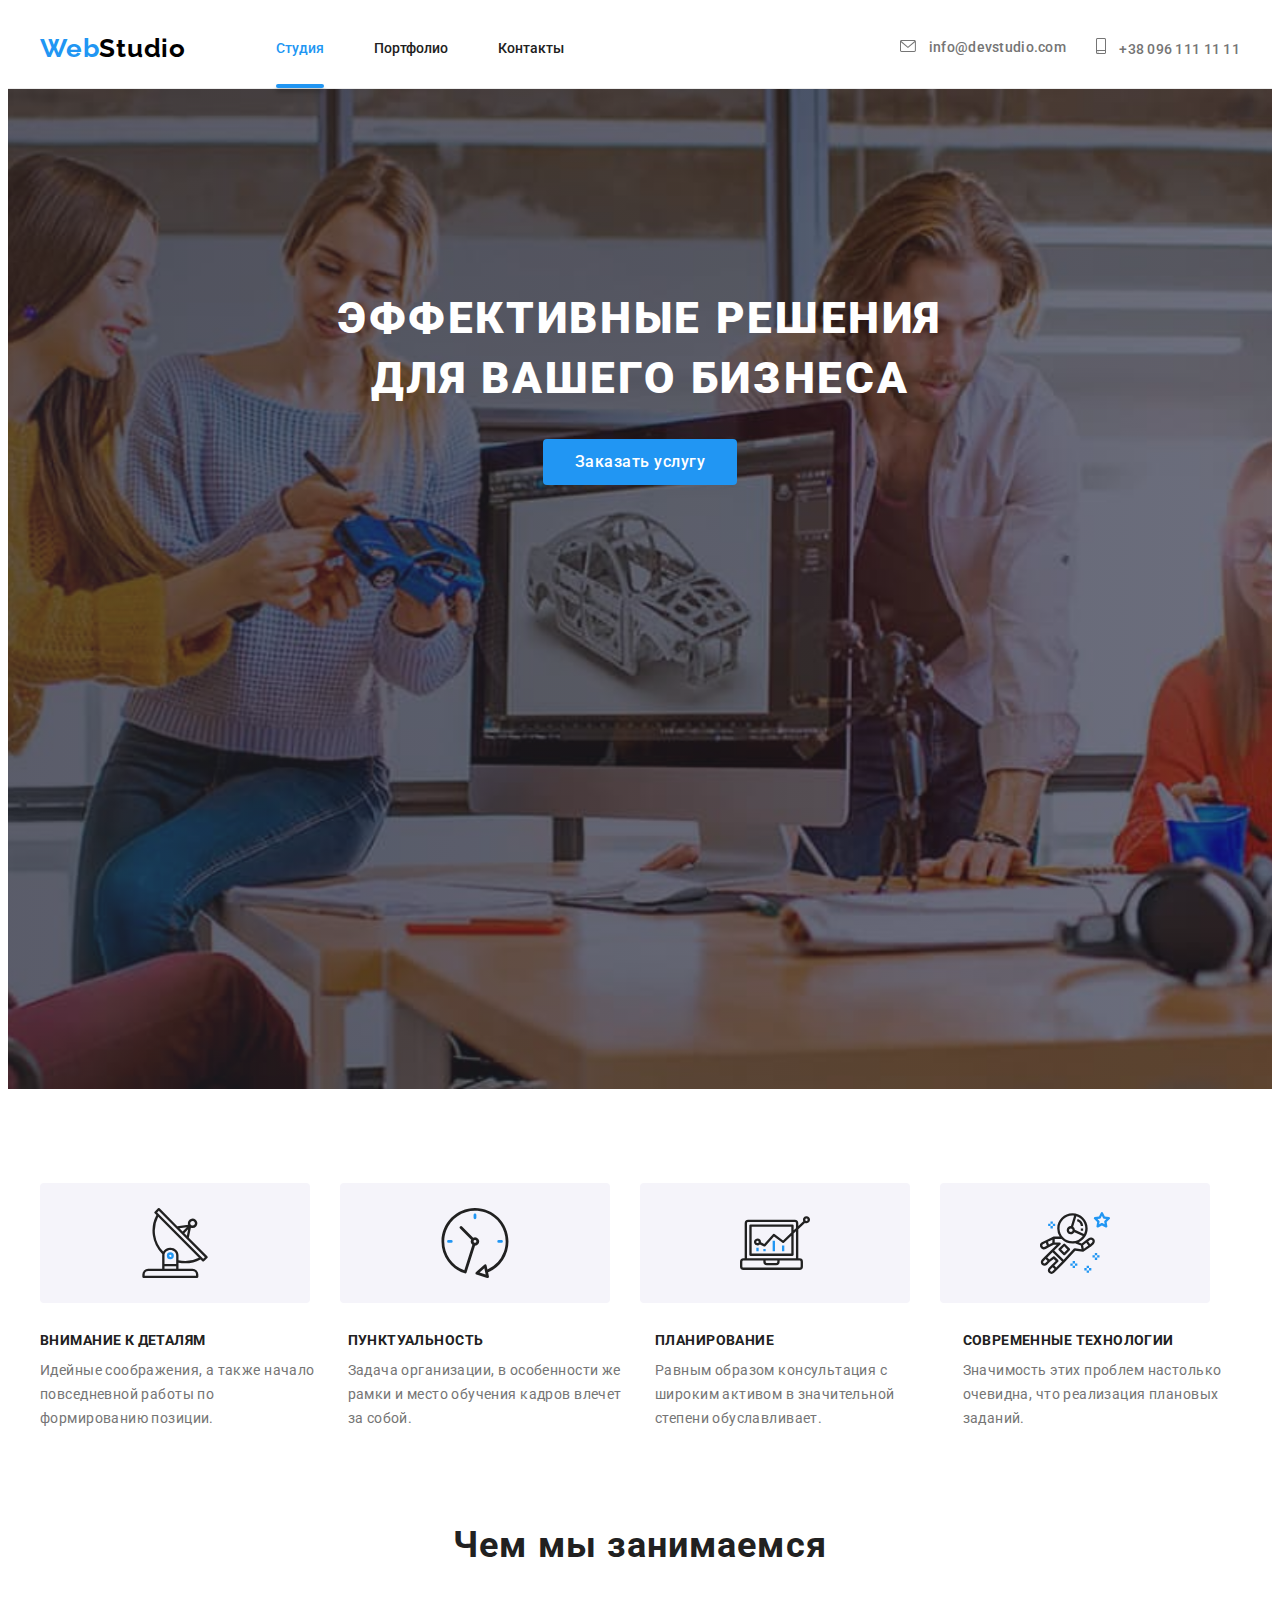
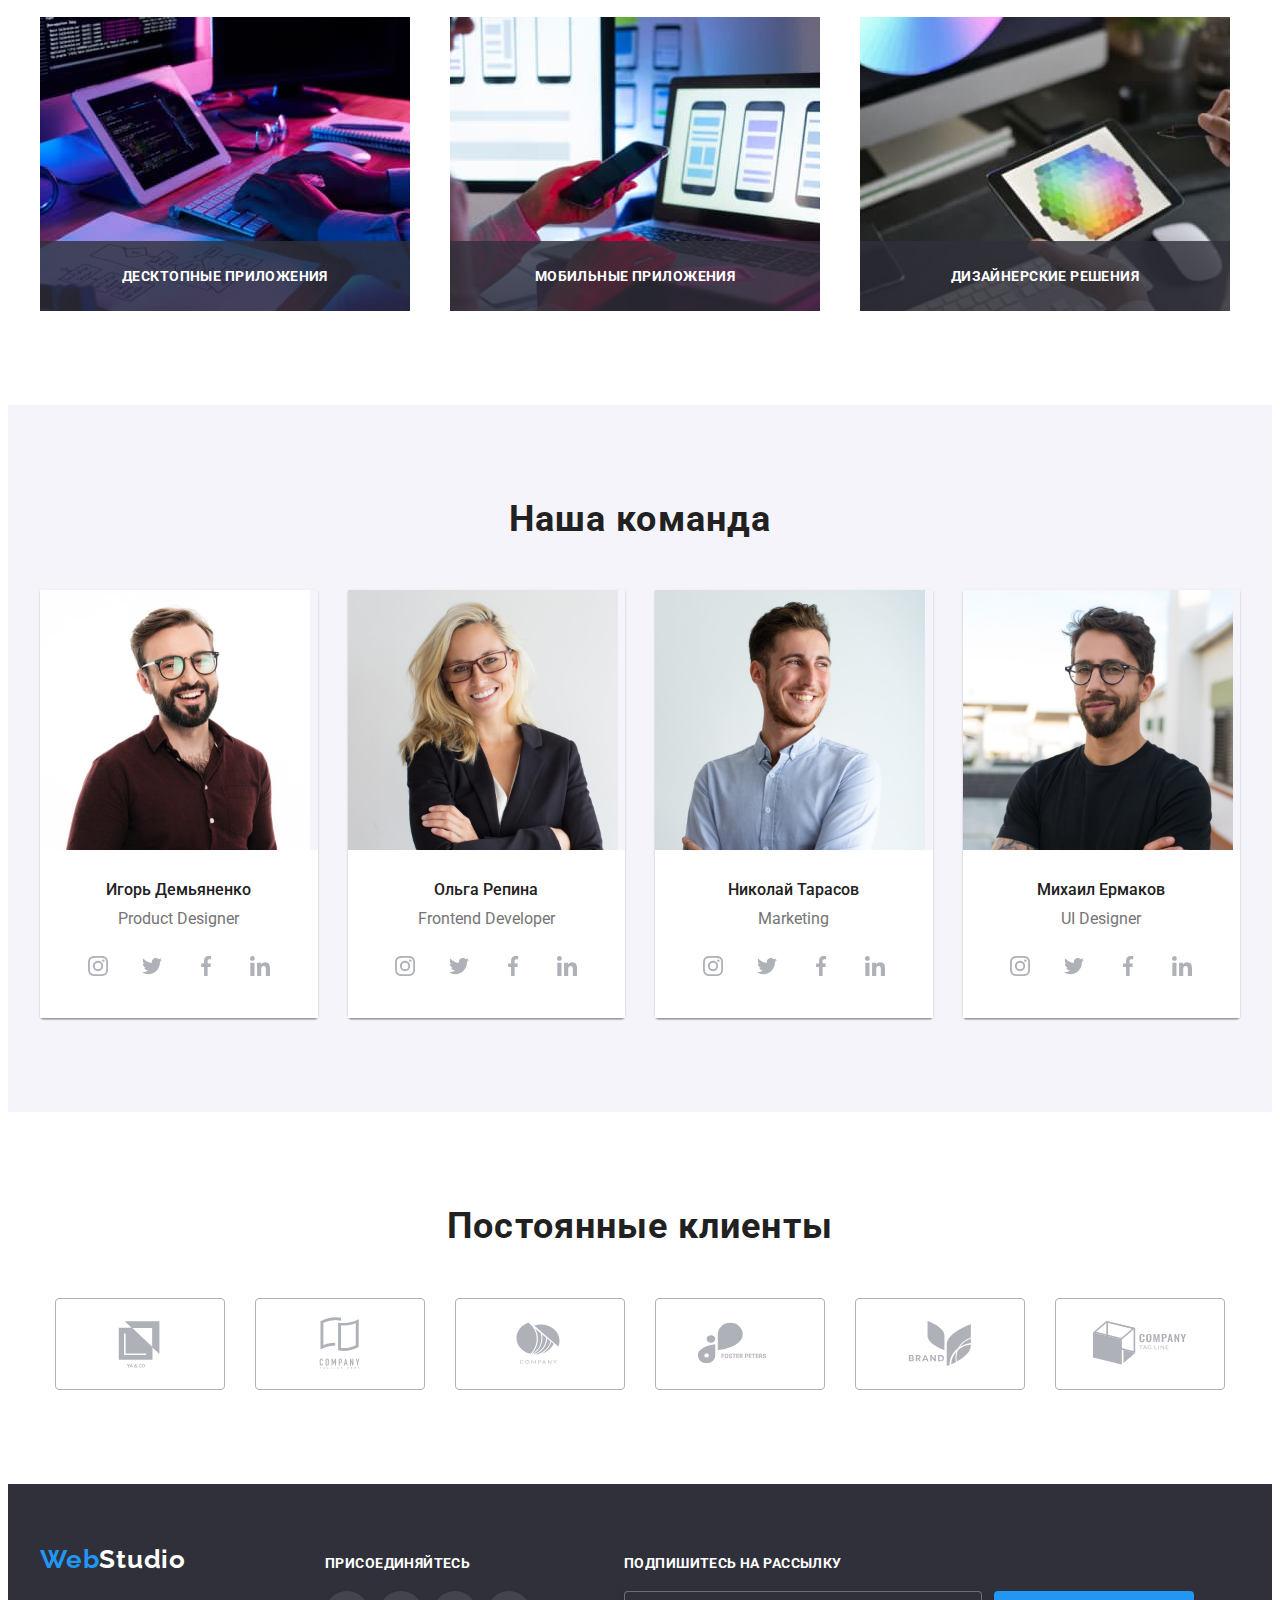
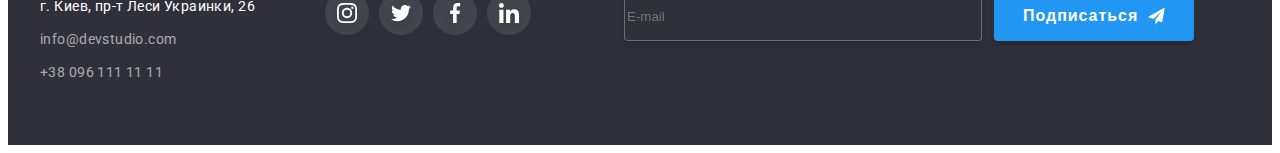
==== commit 9ec8a611: "home-work-06" ====
--- a/index.html
+++ b/index.html
@@ -427,7 +427,7 @@
                 </ul>
             </div>
             <div class="footer-form">
-                <label class="footer-join-title" for="email">Подпишитесь на рассылку</label>
+                <b class="footer-join-title">Подпишитесь на рассылку</b>
                 <form class="footer-cont" id="" action="">
                     <input type="email" name="email" placeholder="E-mail" class="footer-input">
                     <button class="form-btn" type="submit">Подписаться
@@ -435,14 +435,8 @@
                             <use href="./images/icons.svg#icon-send"></use>
                         </svg>
                     </button>
-
                 </form>
             </div>
-
-
-
-
-
         </div>
     </footer>
 
@@ -499,10 +493,11 @@
                 <!-- without id -->
                 <label class="label">
                     <input class="checkbox" type="checkbox" name="checkbox">
-                    <svg class="icon-check">
+                    <!-- <svg class="icon-check">
                         <use href="./images/icons.svg#icon-check"></use>
-                    </svg>
-                    Соглашаюсь с рассылкой и принимаю <span> Условия договора </span>
+                    </svg> -->
+                    <span class="icon-check"></span>
+                    Соглашаюсь с рассылкой и принимаю&nbsp;<a href=""> Условия договора </a>
                 </label>
 
                 <button type="submit" class="modal-form-btn">Отправить </button>
--- a/css/styles.css
+++ b/css/styles.css
@@ -862,6 +862,12 @@
   box-sizing: border-box;
   filter: drop-shadow(0px 4px 4px rgba(0, 0, 0, 0.15));
   border-radius: 4px;
+  background-color: rgba(47, 48, 58, 1);
+  transition: 250ms var(--animation-timing);
+}
+
+.footer-input:focus {
+  outline: 1px solid var(--accent-text-color);
 }
 
 .form-btn {
@@ -881,6 +887,8 @@
   background-color: #2196f3;
   box-shadow: 0px 4px 4px rgba(0, 0, 0, 0.15);
   border-radius: 4px;
+  border: transparent;
+  cursor: pointer;
 }
 
 .footer-icon {
@@ -938,6 +946,7 @@
   border-radius: 50%;
   background-color: #ffffff;
   border: 1px solid rgba(0, 0, 0, 0.1);
+  cursor: pointer;
   transition: 250ms var(--animation-timing);
 }
 
@@ -984,6 +993,7 @@
   border: 1px solid rgba(33, 33, 33, 0.2);
   box-sizing: border-box;
   border-radius: 4px;
+  transition: 250ms var(--animation-timing);
 }
 
 .form-field input::placeholder {
@@ -991,6 +1001,7 @@
   line-height: 14px;
   letter-spacing: 0.01em;
   color: rgba(117, 117, 117, 0.5);
+  transition: 250ms var(--animation-timing);
 }
 
 .comments-form {
@@ -1019,6 +1030,8 @@
   box-shadow: 0px 4px 4px rgba(0, 0, 0, 0.15);
   border-radius: 4px;
   border: transparent;
+  cursor: pointer;
+  transition: box-shadow 250ms var(--animation-timing);
 }
 
 .form-icon {
@@ -1028,33 +1041,33 @@
   transform: translateY(-20%);
 
   display: inline-block;
+  transition: 250ms var(--animation-timing);
 }
 
 .form-field:focus-within > .form-icon {
-  fill: yellow;
+  fill: var(--accent-text-color);
 }
 
 .form-field input:focus {
-  outline: 1px solid yellow;
+  outline: 1px solid var(--accent-text-color);
 }
 
 .form-field textarea:focus {
-  outline: 1px solid yellow;
+  outline: 1px solid var(--accent-text-color);
 }
 
 .label {
-  /* display: flex;
-  align-items: center; */
-  display: inline-block;
-  align-items: center;
-  margin: 0 auto;
+  display: flex;
+  align-items: center;
+  justify-content: center;
   margin-bottom: 30px;
 }
 
-.label > span {
+.label > a {
   color: var(--accent-text-color);
   text-decoration: underline;
 }
+
 .checkbox {
   /* -webkit-appearance: none;
   -moz-appearance: none;
@@ -1080,6 +1093,10 @@
 }
 
 .checkbox:checked + .icon-check {
+  background-image: url(../images/icon-check.svg);
+  background-size: contain;
+  background-repeat: no-repeat;
+  background-origin: border-box;
   background-color: var(--accent-text-color);
   border-color: var(--accent-text-color);
 }
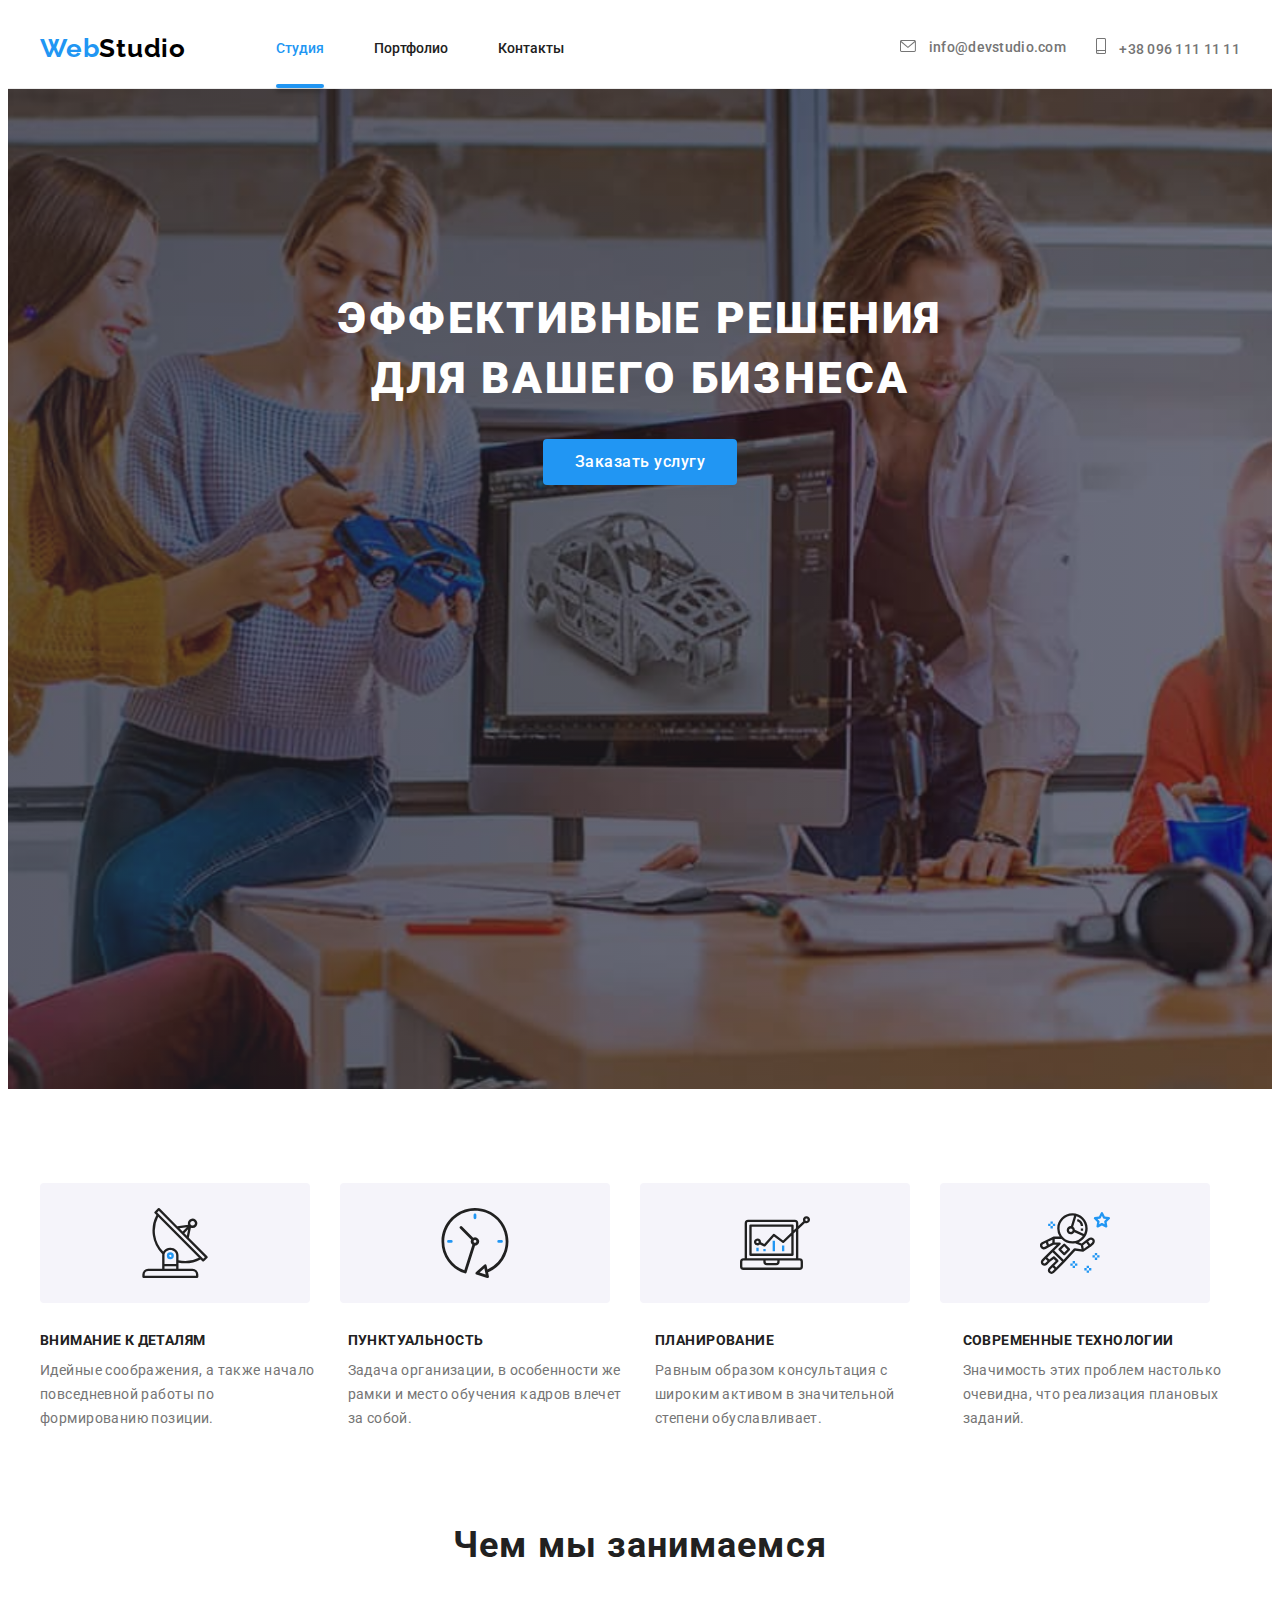
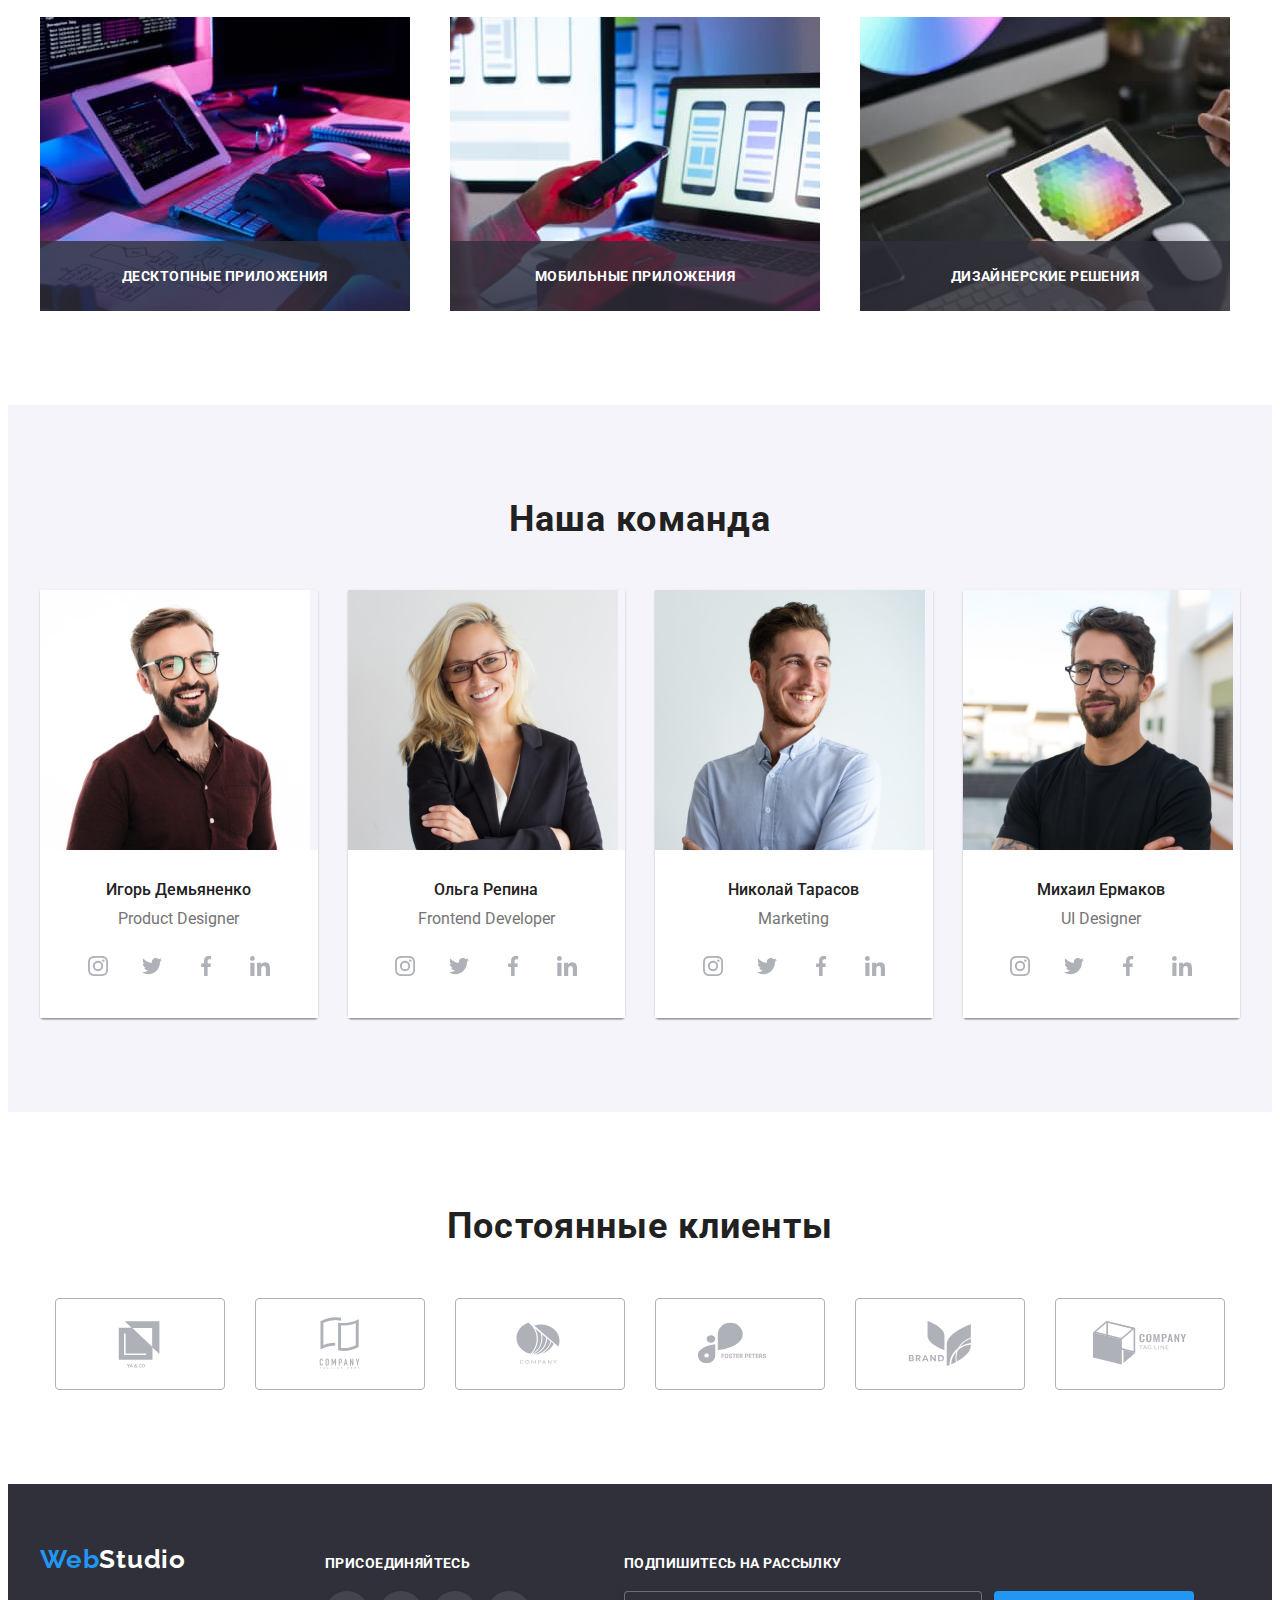
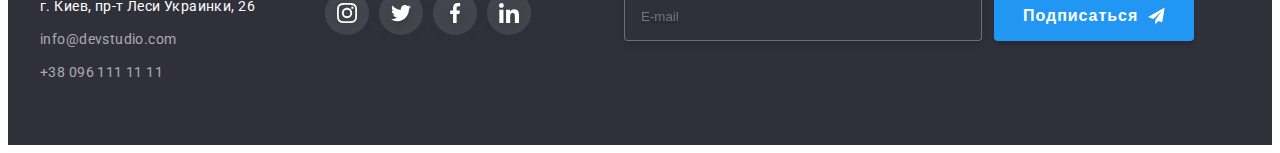
==== commit 6d8cf6da: "home-work-06" ====
--- a/index.html
+++ b/index.html
@@ -509,9 +509,6 @@
     <script src="./js/modal.js"></script>
 
 
-
-
-
 </body>
 
 </html>--- a/css/styles.css
+++ b/css/styles.css
@@ -858,16 +858,20 @@
   width: 358px;
   height: 50px;
   margin-right: 12px;
+  padding-left: 16px;
   border: 1px solid rgba(255, 255, 255, 0.3);
   box-sizing: border-box;
   filter: drop-shadow(0px 4px 4px rgba(0, 0, 0, 0.15));
   border-radius: 4px;
-  background-color: rgba(47, 48, 58, 1);
+  color: rgba(255, 255, 255, 0.6);
+  text-shadow: 0px 4px 4px rgba(0, 0, 0, 0.25);
+  background-color: var(--bcg-color-footer);
   transition: 250ms var(--animation-timing);
 }
 
 .footer-input:focus {
   outline: 1px solid var(--accent-text-color);
+  color: rgba(255, 255, 255, 0.6);
 }
 
 .form-btn {
@@ -927,7 +931,7 @@
   left: 50%;
   transform: translate(-50%, -50%);
 
-  min-height: 581px;
+  /* min-height: 581px; */
   min-width: 528px;
 
   background-color: var(--background-color);
@@ -950,6 +954,13 @@
   transition: 250ms var(--animation-timing);
 }
 
+.close-btn svg {
+  display: flex;
+  align-items: center;
+  justify-content: center;
+  margin: 0 auto;
+}
+
 .close-btn:focus,
 .close-btn:hover {
   fill: var(--accent-text-color);
@@ -975,6 +986,7 @@
   position: relative;
   display: flex;
   flex-direction: column;
+  font-size: 12px;
 }
 
 .form-field label {
@@ -1006,7 +1018,6 @@
 
 .comments-form {
   padding: 12px 16px;
-  margin-top: 4px;
   margin-bottom: 20px;
   color: #757575;
   border: 1px solid rgba(33, 33, 33, 0.2);
